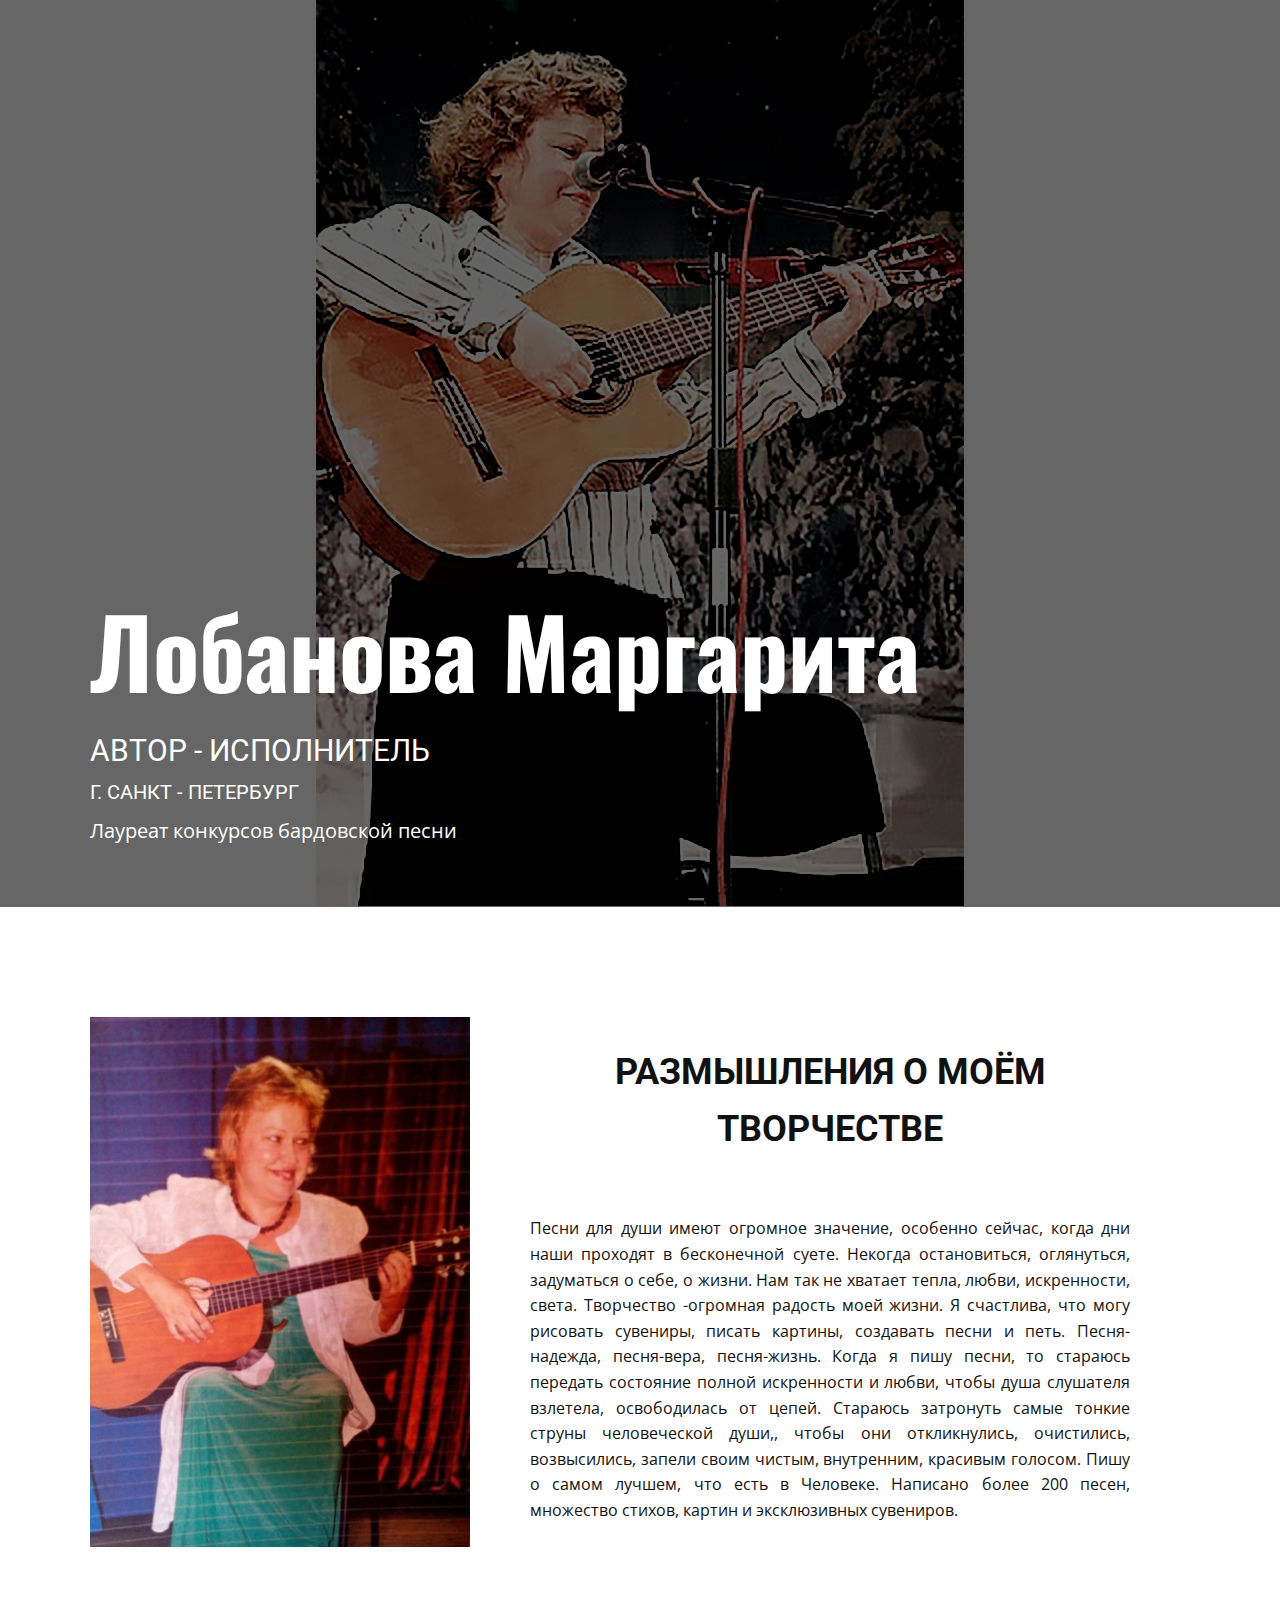
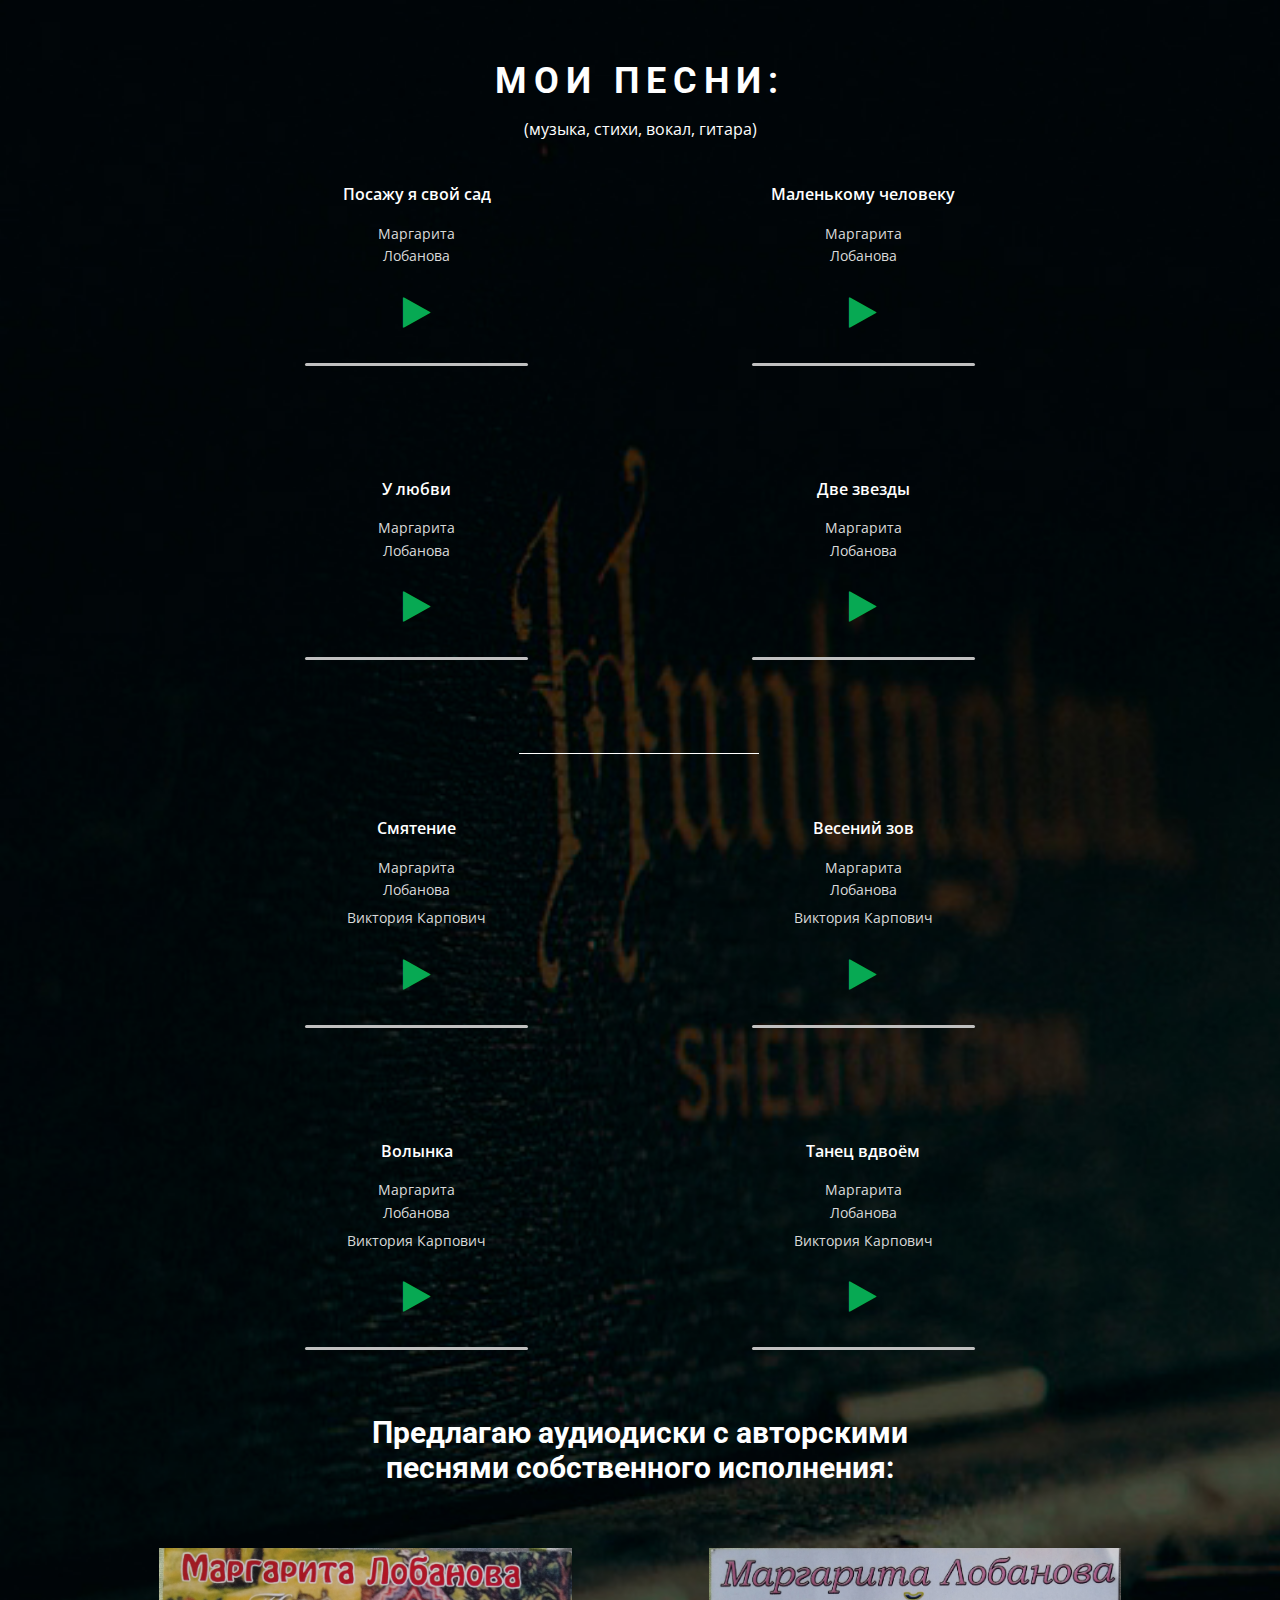
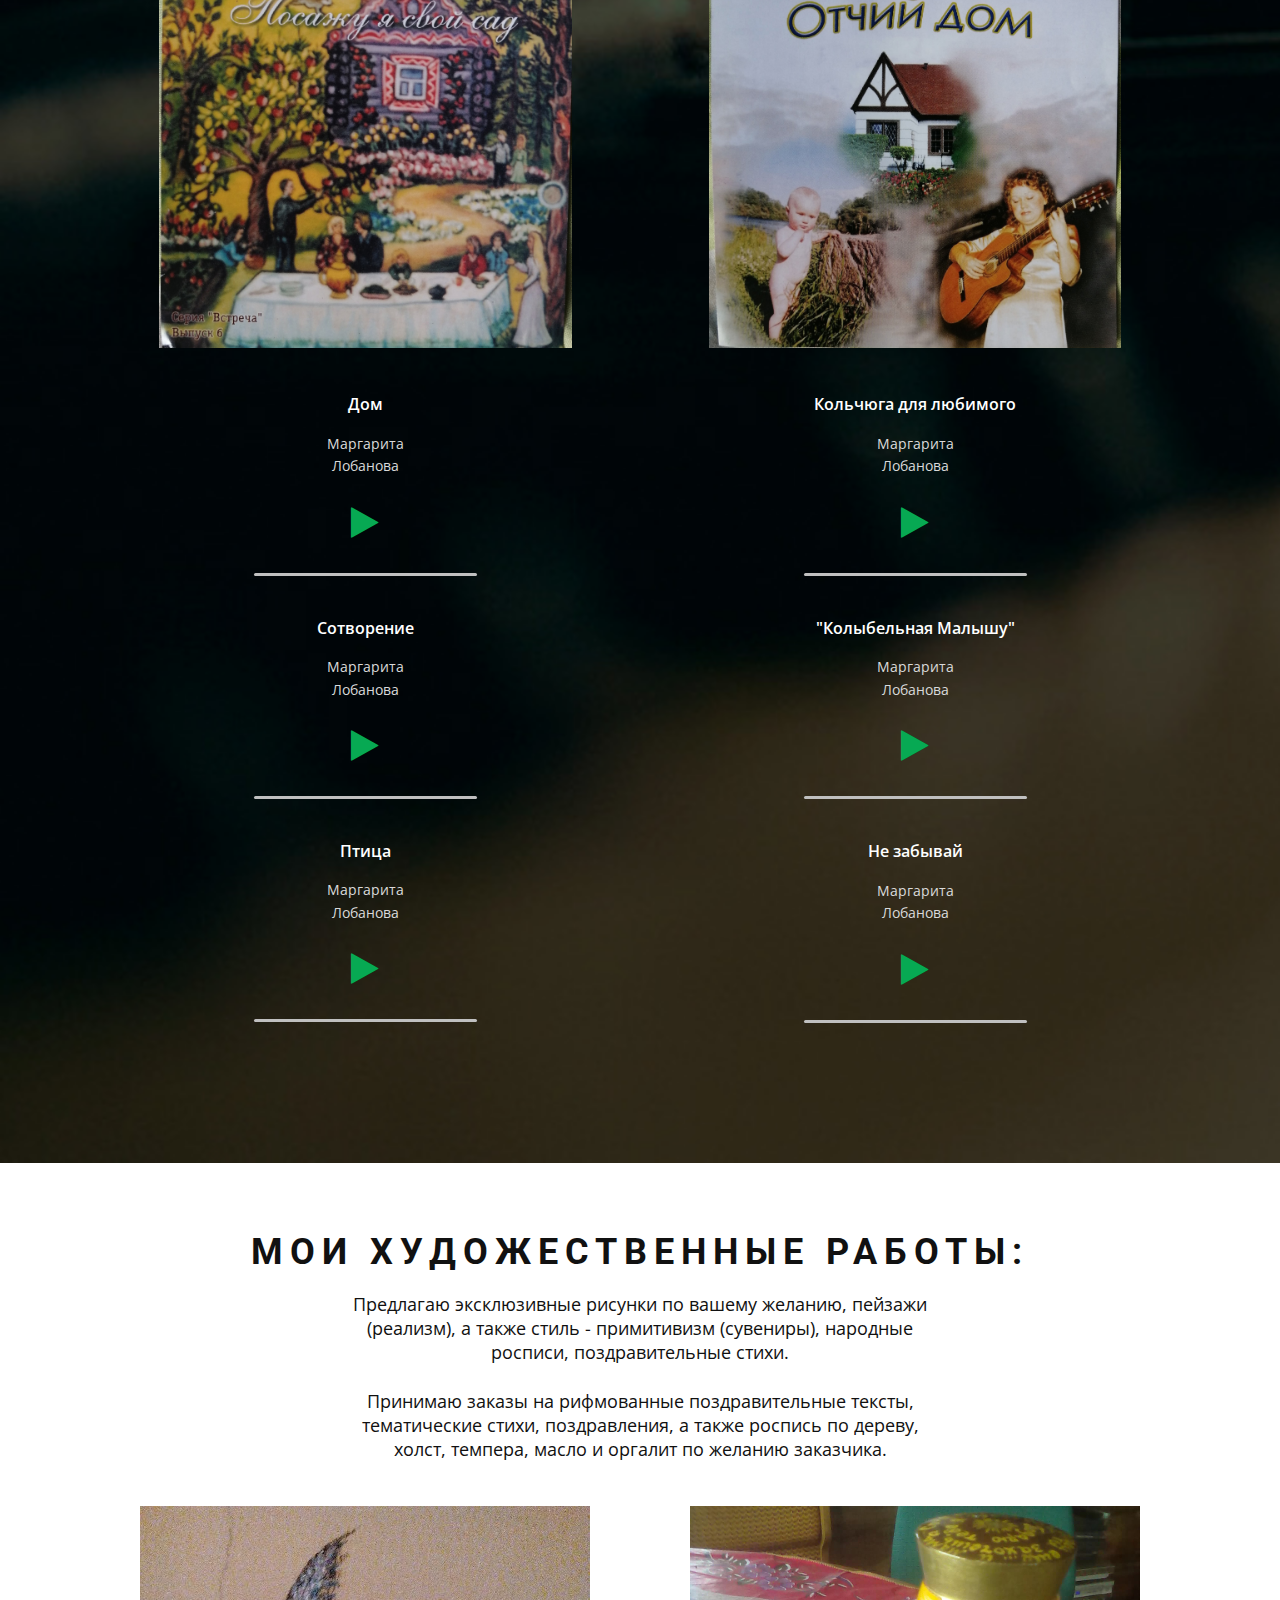
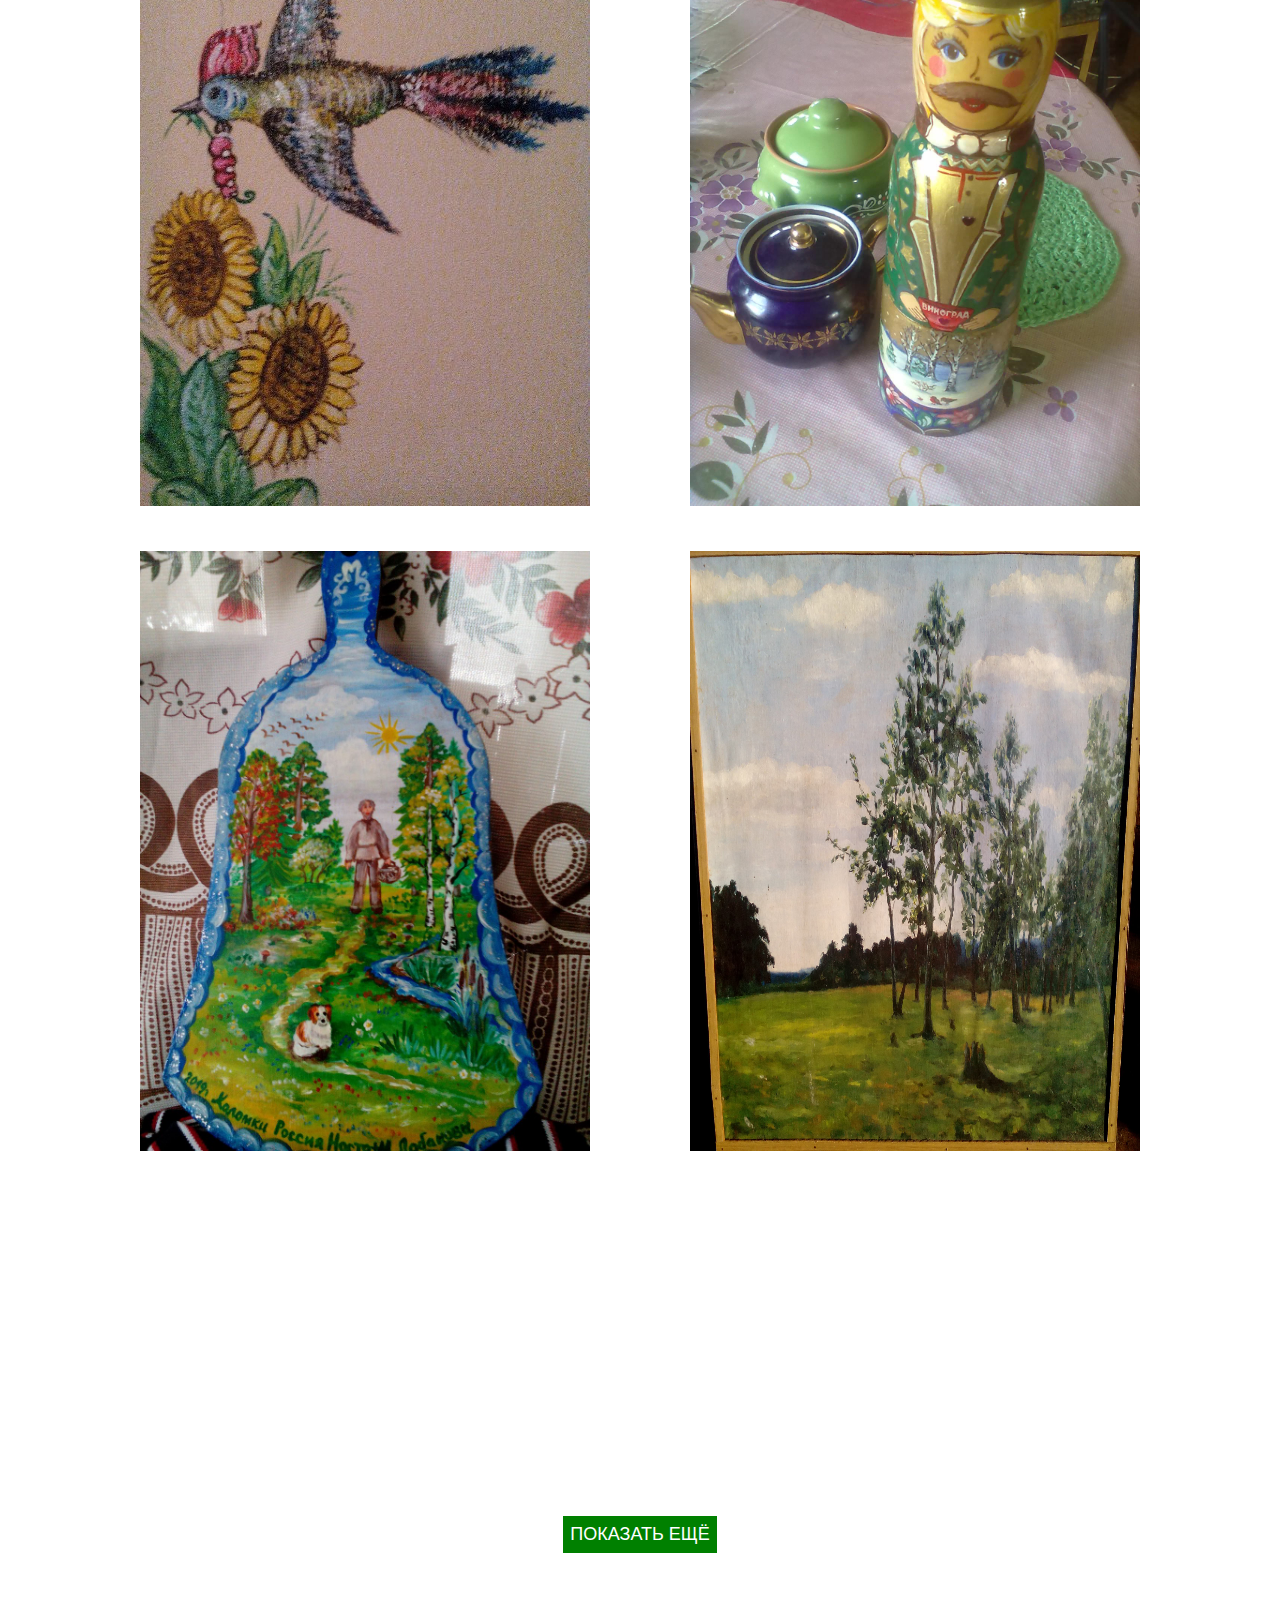
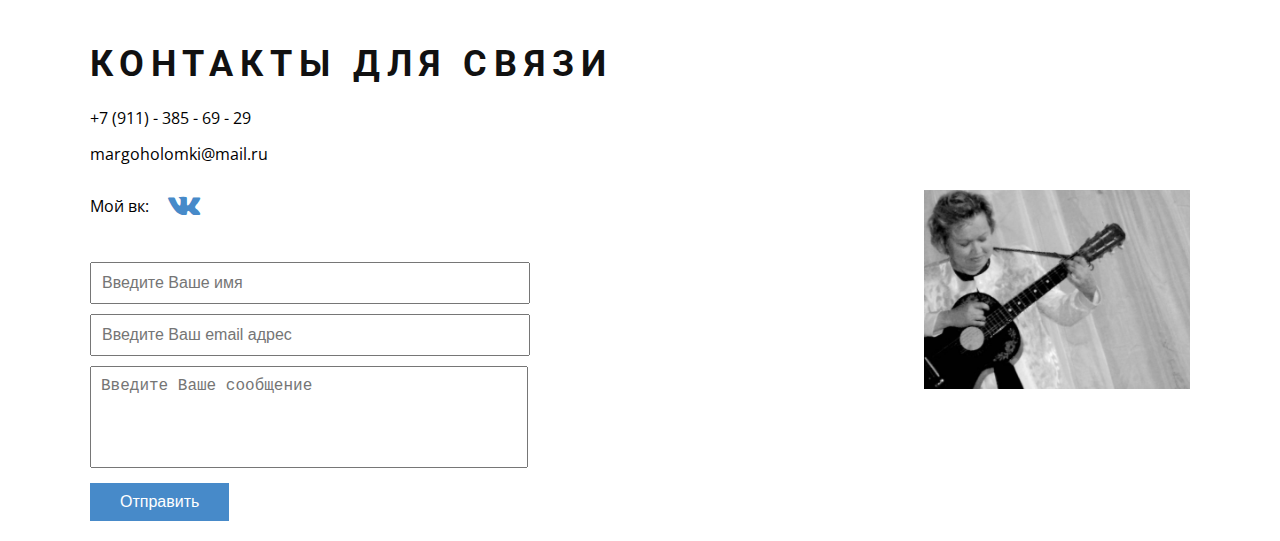
==== index.html @ 83e4f0b0 "Release" ====
<!DOCTYPE html>
<html lang="ru">
<head>
    <meta charset="UTF-8">
    <meta http-equiv="X-UA-Compatible" content="IE=edge">
    <meta name="viewport" content="width=device-width, initial-scale=1.0">
    <meta name="description" content="Автор - исполнитель эксклюзивные песни (живая игра на гитаре), красочные пейзажи, народные росписи, тематические заказы.">

    <link rel="stylesheet" href="./CSS/style.css">
    <link rel="stylesheet" href="./CSS/reset/reset.css">

    <link rel="preconnect" href="https://fonts.googleapis.com">
    <link rel="preconnect" href="https://fonts.gstatic.com" crossorigin>
    <link href="https://fonts.googleapis.com/css2?family=Oswald:wght@700&display=swap" rel="stylesheet">

    <link rel="preconnect" href="https://fonts.googleapis.com">
    <link rel="preconnect" href="https://fonts.gstatic.com" crossorigin>
    <link href="https://fonts.googleapis.com/css2?family=Roboto:wght@400;700&display=swap" rel="stylesheet">
    
    <link rel="preconnect" href="https://fonts.googleapis.com">
    <link rel="preconnect" href="https://fonts.gstatic.com" crossorigin>
    <link href="https://fonts.googleapis.com/css2?family=Open+Sans&display=swap" rel="stylesheet">

    <link rel="stylesheet" href="./CSS/font-awesome/css/font-awesome.min.css">

    <link rel="icon" href="./CSS/images/icons/musician.png">

    <title>Лобанова Маргарита, автор эксклюзивных песен собственного исполнения (эксклюзивные песни, рисунки, пейзажи).</title>
</head>
<body>
    
    <div class="main-page">
        <div class="main-page__content">
            <div class="main-page-title">
                <div class="_title">Лобанова Маргарита</div>
            </div>
            <div class="main-page-sub__title">
                <div class="genre-of-creativity">автор - исполнитель
                    <div class="city-place">
                        <div class="city">г. санкт - петербург</div>
                    </div>
                    <div class="genre-of-creativity__description">
                        Лауреат конкурсов бардовской песни
                    </div>
                </div>
            </div>
        </div>
    </div>

    <div class="my-creativity">
        <div class="my-creativity__content">

            <div class="about-img">
                <img class="a-img" src="./CSS/images/4R1rSTX7arM.jpg" alt="Лобанова Маргарита">
            </div>

            <div class="about-content">
                <div class="about__title">размышления о моём творчестве
                    <div class="about-description">
                        ​<div class="about-description__content">
                            Песни для души имеют огромное значение, особенно сейчас, когда дни наши проходят в бесконечной суете. 
                            Некогда остановиться, оглянуться, задуматься о себе, о жизни.
                            Нам так не хватает тепла, любви, искренности, света.
                            Творчество -огромная радость моей жизни.
                            Я счастлива, что могу рисовать сувениры, писать картины, создавать песни и петь.
                            Песня-надежда, песня-вера, песня-жизнь. Когда я пишу песни, то стараюсь передать 
                            состояние полной искренности и любви, чтобы душа слушателя взлетела, освободилась от цепей. 
                            Стараюсь затронуть самые тонкие струны человеческой души,, чтобы они откликнулись, очистились, 
                            возвысились, запели своим чистым, внутренним, красивым голосом. Пишу о самом лучшем, что есть в Человеке. 
                            Написано более 200 песен, множество стихов, картин и эксклюзивных сувениров.
                        </div>
                    </div>
                </div>
            </div>

        </div>
    </div>

    <div class="songs">
        <div class="songs__content">

            <div class="songs__content_title">
                <div class="s-title">мои песни:</div>
            </div>
            <div class="songs__content_sub-title">
                <div class="s-sub-title">(музыка, стихи, вокал, гитара)</div>
            </div>

            <div class="songs__container">

                <div class="song-player">
                    <div class="song-player-title">Посажу я свой сад</div>
                    <div class="song-player-author">Маргарита Лобанова</div>
                    <audio class="audio" src="./CSS/audio/Маргарита Лобанова. — Посажу я свой сад.mp3"></audio>
                    <div class="player-controls__btn_play">
                        <button class="play control-btn active">
                            <i class="fa fa-play"></i>
                        </button>
                        <button class="control-btn pause hidden">
                            <i class="fa fa-pause"></i>
                        </button>
                    </div>
                    <div class="player-progress__container">
                        <div class="progress"></div>
                    </div>
                </div>

                <div class="song-player">
                    <div class="song-player-title">Маленькому человеку</div>
                    <div class="song-player-author">Маргарита Лобанова</div>
                    <audio class="audio" src="./CSS/audio/Маргарита Лобанова — Маленькому человеку.mp3"></audio>
                    <div class="player-controls__btn_play">
                        <button class="play control-btn active">
                            <i class="fa fa-play"></i>
                        </button>
                        <button class="control-btn pause hidden">
                            <i class="fa fa-pause"></i>
                        </button>
                    </div>
                    <div class="player-progress__container">
                        <div class="progress"></div>
                    </div>
                </div>

            </div>

            <div class="songs__container row-2">

                <div class="song-player">
                    <div class="song-player-title">У любви</div>
                    <div class="song-player-author">Маргарита Лобанова</div>
                    <audio class="audio" src="./CSS/audio/Маргарита Лобанова — У Любви.mp3"></audio>
                    <div class="player-controls__btn_play">
                        <button class="play control-btn active">
                            <i class="fa fa-play"></i>
                        </button>
                        <button class="control-btn pause hidden">
                            <i class="fa fa-pause"></i>
                        </button>
                    </div>
                    <div class="player-progress__container">
                        <div class="progress"></div>
                    </div>
                </div>

                <div class="song-player">
                    <div class="song-player-title">Две звезды</div>
                    <div class="song-player-author">Маргарита Лобанова</div>
                    <audio class="audio" src="./CSS/audio/Маргарита Лобанова — Две звезды.mp3"></audio>
                    <div class="player-controls__btn_play">
                        <button class="play control-btn active">
                            <i class="fa fa-play"></i>
                        </button>
                        <button class="control-btn pause hidden">
                            <i class="fa fa-pause"></i>
                        </button>
                    </div>
                    <div class="player-progress__container">
                        <div class="progress"></div>
                    </div>
                </div>

            </div>

            <div class="songs__container row-3">

                <div class="song-player">
                    <div class="song-player-title">Смятение</div>
                    <div class="song-player-author">Маргарита Лобанова</div>
                    <div class="song-player-feat-author song-player-author">Виктория Карпович</div>
                    <audio class="audio" src="./CSS/audio/Маргарита Лобанова Виктория Карпович — Смятение.mp3"></audio>
                    <div class="player-controls__btn_play">
                        <button class="play control-btn active">
                            <i class="fa fa-play"></i>
                        </button>
                        <button class="control-btn pause hidden">
                            <i class="fa fa-pause"></i>
                        </button>
                    </div>
                    <div class="player-progress__container">
                        <div class="progress"></div>
                    </div>
                </div>

                <div class="song-player">
                    <div class="song-player-title">Весений зов</div>
                    <div class="song-player-author">Маргарита Лобанова</div>
                    <div class="song-player-feat-author song-player-author">Виктория Карпович</div>
                    <audio class="audio" src="./CSS/audio/Маргарита Лобанова,Виктория Карпович. — Весенний зов.mp3"></audio>
                    <div class="player-controls__btn_play">
                        <button class="play control-btn active">
                            <i class="fa fa-play"></i>
                        </button>
                        <button class="control-btn pause hidden">
                            <i class="fa fa-pause"></i>
                        </button>
                    </div>
                    <div class="player-progress__container">
                        <div class="progress"></div>
                    </div>
                </div>

            </div>

            <div class="songs__container row-4">

                <div class="song-player">
                    <div class="song-player-title">Волынка</div>
                    <div class="song-player-author">Маргарита Лобанова</div>
                    <div class="song-player-feat-author song-player-author">Виктория Карпович</div>
                    <audio class="audio" src="./CSS/audio/Маргарита Лобанова,Виктория Карпович. — Волынка.mp3"></audio>
                    <div class="player-controls__btn_play">
                        <button class="play control-btn active">
                            <i class="fa fa-play"></i>
                        </button>
                        <button class="control-btn pause hidden">
                            <i class="fa fa-pause"></i>
                        </button>
                    </div>
                    <div class="player-progress__container">
                        <div class="progress"></div>
                    </div>
                </div>

                <div class="song-player">
                    <div class="song-player-title">Танец вдвоём</div>
                    <div class="song-player-author">Маргарита Лобанова</div>
                    <div class="song-player-feat-author song-player-author">Виктория Карпович</div>
                    <audio class="audio" src="./CSS/audio/Маргарита Лобанова,Виктория Карпович. — Танец вдвоём.mp3"></audio>
                    <div class="player-controls__btn_play">
                        <button class="play control-btn active">
                            <i class="fa fa-play"></i>
                        </button>
                        <button class="control-btn pause hidden">
                            <i class="fa fa-pause"></i>
                        </button>
                    </div>
                    <div class="player-progress__container">
                        <div class="progress"></div>
                    </div>
                </div>

            </div>

            <div class="header-audio-disks">
                <div class="header">​Предлагаю аудиодиски с авторскими песнями собственного исполнения:</div>

                <div class="header-audio-disks__content">

                    <div class="album-img instance-1">
                        <img class="alb-img" src="./CSS/images/AitCrLt5mBM.jpg" alt="Альбом">

                        <div class="song-player">
                            <div class="song-player-title">Дом</div>
                            <div class="song-player-author">Маргарита Лобанова</div>
                            <audio class="audio" src="./CSS/audio/Маргарита Лобанова — Дом.mp3"></audio>
                            <div class="player-controls__btn_play">
                                <button class="play control-btn active">
                                    <i class="fa fa-play"></i>
                                </button>
                                <button class="control-btn pause hidden">
                                    <i class="fa fa-pause"></i>
                                </button>
                            </div>
                            <div class="player-progress__container">
                                <div class="progress"></div>
                            </div>
                        </div>

                        <div class="song-player">
                            <div class="song-player-title">Сотворение</div>
                            <div class="song-player-author">Маргарита Лобанова</div>
                            <audio class="audio" src="./CSS/audio/Маргарита Лобанова — Сотворение.mp3"></audio>
                            <div class="player-controls__btn_play">
                                <button class="play control-btn active">
                                    <i class="fa fa-play"></i>
                                </button>
                                <button class="control-btn pause hidden">
                                    <i class="fa fa-pause"></i>
                                </button>
                            </div>
                            <div class="player-progress__container">
                                <div class="progress"></div>
                            </div>
                        </div>

                        <div class="song-player">
                            <div class="song-player-title">Птица</div>
                            <div class="song-player-author">Маргарита Лобанова</div>
                            <audio class="audio" src="./CSS/audio/Маргарита Лобанова — Птица.mp3"></audio>
                            <div class="player-controls__btn_play">
                                <button class="play control-btn active">
                                    <i class="fa fa-play"></i>
                                </button>
                                <button class="control-btn pause hidden">
                                    <i class="fa fa-pause"></i>
                                </button>
                            </div>
                            <div class="player-progress__container">
                                <div class="progress"></div>
                            </div>
                        </div>

                    </div>

                    <div class="album-img instance-2">
                        <img class="alb-img" src="./CSS/images/hWxSekMgCw8.jpg" alt="Альбом">

                        <div class="song-player">
                            <div class="song-player-title">Кольчюга для любимого</div>
                            <div class="song-player-author">Маргарита Лобанова</div>
                            <audio class="audio" src="./CSS/audio/Маргарита Лобанова — Кольчуга для любимого.mp3"></audio>
                            <div class="player-controls__btn_play">
                                <button class="play control-btn active">
                                    <i class="fa fa-play"></i>
                                </button>
                                <button class="control-btn pause hidden">
                                    <i class="fa fa-pause"></i>
                                </button>
                            </div>
                            <div class="player-progress__container">
                                <div class="progress"></div>
                            </div>
                        </div>

                        <div class="song-player">
                            <div class="song-player-title">"Колыбельная Малышу"</div>
                            <div class="song-player-author">Маргарита Лобанова</div>
                            <audio class="audio" src="./CSS/audio/Маргарита Лобанова - Колыбельная Малышу.mp3"></audio>
                            <div class="player-controls__btn_play">
                                <button class="play control-btn active">
                                    <i class="fa fa-play"></i>
                                </button>
                                <button class="control-btn pause hidden">
                                    <i class="fa fa-pause"></i>
                                </button>
                            </div>
                            <div class="player-progress__container">
                                <div class="progress"></div>
                            </div>
                        </div>

                        <div class="song-player">
                            <div class="song-player-title">Не забывай</div>
                            <div class="song-player-author">Маргарита Лобанова</div>
                            <audio class="audio" src="./CSS/audio/Маргарита Лобанова — Не забывай.mp3"></audio>
                            <div class="player-controls__btn_play">
                                <button class="play control-btn active">
                                    <i class="fa fa-play"></i>
                                </button>
                                <button class="control-btn pause hidden">
                                    <i class="fa fa-pause"></i>
                                </button>
                            </div>
                            <div class="player-progress__container">
                                <div class="progress"></div>
                            </div>
                        </div>

                    </div>

                </div>
            </div>

        </div>
    </div>

    <div class="artwork">
        <div class="artwork__content">

            <div class="artwork__content-title">
                <div class="artwork-title">мои художественные работы:</div>
            </div>

            <div class="artwork__content-sub-title">
                <div class="artwork-sub-title">
                    ​Предлагаю эксклюзивные рисунки по вашему желанию, пейзажи (реализм), 
                    a также стиль - примитивизм (сувениры), 
                    народные росписи, поздравительные стихи.
                    <div class="artwork__content-suggestions">
                        <div class="suggestions__content">
                            Принимаю заказы на рифмованные поздравительные 
                            тексты, тематические стихи, поздравления, а 
                            также роспись по дереву, холст, темпера, масло 
                            и оргалит по желанию заказчика.
                        </div>
                    </div>
                </div>
            </div>

            <div class="artwork-items__container">
                <div class="item-img">
                    <img src="./CSS/images/works/8DHXGLQbf08.jpg" alt="Картина" class="art-img active">
                </div>
                <div class="item-img">
                    <img src="./CSS/images/works/ownmCBF92ho.jpg" alt="Картина" class="art-img active">
                </div>
            </div>

            <div class="artwork-items__container">
                <div class="item-img">
                    <img src="./CSS/images/works/SRlfYOtBjkY.jpg" alt="Картина" class="art-img active">
                </div>
                <div class="item-img">
                    <img src="./CSS/images/works/QrACgtxoxj0.jpg" alt="Картина" class="art-img active">
                </div>
            </div>

            <div class="artwork-items__container">
                <div class="item-img">
                    <img src="" alt="Картина" class="art-img hidden">
                </div>
                <div class="item-img">
                    <img src="" alt="Картина" class="art-img hidden">
                </div>
            </div>

            <div class="artwork-items__container">
                <div class="item-img">
                    <img src="" alt="Картина" class="art-img hidden">
                </div>
                <div class="item-img">
                    <img src="" alt="Картина" class="art-img hidden">
                </div>
            </div>

            <div class="artwork-items__container">
                <div class="item-img">
                    <img src="" alt="Картина" class="art-img hidden">
                </div>
                <div class="item-img">
                    <img src="" alt="Картина" class="art-img hidden">
                </div>
            </div>

            <div class="artwork-items__container">
                <div class="item-img">
                    <img src="" alt="Картина" class="art-img hidden">
                </div>
                <div class="item-img">
                    <img src="" alt="Картина" class="art-img hidden">
                </div>
            </div>

            <div class="artwork-items__container">
                <div class="item-img">
                    <img src="" alt="Картина" class="art-img hidden">
                </div>
                <div class="item-img">
                    <img src="" alt="Картина" class="art-img hidden">
                </div>
            </div>

            <div class="artwork-items__container">
                <div class="item-img">
                    <img src="" alt="Картина" class="art-img hidden">
                </div>
                <div class="item-img">
                    <img src="" alt="Картина" class="art-img hidden">
                </div>
            </div>

            <div class="artwork-items__container s-l">
                <div class="item-img">
                    <img src="" alt="Картина" class="art-img hidden">
                </div>
                <div class="item-img">
                    <img src="" alt="Картина" class="art-img hidden">
                </div>
            </div>

            <div class="artwork-button">
                <button class="art-btn active">Показать ещё</button>
            </div>

        </div>
    </div>

    <div class="form-panel">
        <div class="form-panel__content">
            <div class="form-panel-items__container">
                <div class="form-panel-info">
                    <div class="form-info-title">
                        контакты для связи
                    </div>
                    <div class="form-info-phone">
                        <div class="phone">+7 (911) - 385 - 69 - 29</div>
                    </div>
                    <div class="form-info-email">
                        <div class="email">margoholomki@mail.ru</div>
                    </div>
                    <div class="form-info-social-network">
                        <div class="social-network__content">Мой вк:</div>
                        <div class="social-network-link">
                            <a href="https://vk.com/mlobanova2020" target="_blank" class="s-n-link">
                                <i class="fa fa-vk"></i>
                            </a>
                        </div>
                    </div>
                    <form action="./sender.php" method="post" id="form-sender">
                        <div class="f-sender_input">
                            <input class="sender-input f-input-name" name="name" type="text" placeholder="Введите Ваше имя" required>
                            <input class="sender-input f-input-email" type="email" name="email" placeholder="Введите Ваш email адрес" required>
                        </div>
                        <div class="f-sender_message">
                            <textarea name="message" id="send-message" placeholder="Введите Ваше сообщение" required></textarea>
                        </div>
                        <div class="f-sender_button">
                            <input type="submit" class="btn-send" value="Отправить">
                        </div>
                    </form>
                </div>
                <div class="form-panel-image">
                    <img class="f-panel-img" src="./CSS/images/U2JqsmQLlek.jpg" alt="Форм Картинка">
                </div>
            </div>
        </div>
    </div>

    <script src="./JS/index-dist.js"></script>
</body>
</html>
---- CSS/style.css ----
/*
    font-family: 'Oswald', sans-serif;
    font-family: 'Roboto', sans-serif;
    font-family: 'Open Sans', sans-serif;
*/
.main-page {
  width: 100%;
  position: relative;
  background-image: url("images/QmCrIr0sCHo.jpg");
  background-color: rgba(0, 0, 0, 0.6);
  background-position: 50% 50%;
  background-repeat: no-repeat;
}
.main-page .main-page__content {
  max-width: 1100px;
  margin: 0 auto;
}
@media screen and (max-width: 1024px) {
  .main-page .main-page__content {
    max-width: 768px;
    margin: 0 auto;
  }
}
@media screen and (max-width: 768px) {
  .main-page .main-page__content {
    max-width: 540px;
    margin: 0 auto;
  }
}
@media screen and (max-width: 540px) {
  .main-page .main-page__content {
    max-width: none;
    margin: 0 auto;
    padding: 0 15px;
  }
}
.main-page .main-page__content .main-page-title {
  font-family: "Oswald", sans-serif;
}
.main-page .main-page__content .main-page-title ._title {
  color: #fff;
  font-size: 96px;
  font-weight: 700;
  line-height: 1.1;
  padding-top: 597px;
}
@media screen and (max-width: 768px) {
  .main-page .main-page__content .main-page-title ._title {
    text-align: center;
    font-size: 58px;
  }
}
.main-page .main-page__content .main-page-sub__title {
  font-family: "Roboto", sans-serif;
}
.main-page .main-page__content .main-page-sub__title .genre-of-creativity {
  color: #fff;
  font-size: 30px;
  text-transform: uppercase;
  font-weight: 400;
  margin-top: 30px;
  line-height: 1.2;
}
@media screen and (max-width: 768px) {
  .main-page .main-page__content .main-page-sub__title .genre-of-creativity {
    text-align: center;
  }
}
.main-page .main-page__content .main-page-sub__title .genre-of-creativity .city-place .city {
  font-size: 20px;
  margin-top: 11px;
}
@media screen and (max-width: 768px) {
  .main-page .main-page__content .main-page-sub__title .genre-of-creativity .city-place .city {
    text-align: center;
  }
}
.main-page .main-page__content .main-page-sub__title .genre-of-creativity .genre-of-creativity__description {
  font-family: "Open Sans", sans-serif;
  font-size: 20px;
  text-transform: none;
  margin-top: 11px;
  line-height: 1.6;
  padding-bottom: 60px;
}

.my-creativity {
  width: 100%;
  padding-top: 110px;
}
.my-creativity .my-creativity__content {
  max-width: 1100px;
  display: -webkit-box;
  display: -ms-flexbox;
  display: flex;
  -webkit-box-pack: justify;
      -ms-flex-pack: justify;
          justify-content: space-between;
  -webkit-box-align: center;
      -ms-flex-align: center;
          align-items: center;
  margin: 0 auto;
  padding-bottom: 49px;
}
@media screen and (max-width: 1024px) {
  .my-creativity .my-creativity__content {
    max-width: 768px;
    margin: 0 auto;
    display: block;
  }
}
@media screen and (max-width: 768px) {
  .my-creativity .my-creativity__content {
    max-width: 540px;
    margin: 0 auto;
  }
}
@media screen and (max-width: 540px) {
  .my-creativity .my-creativity__content {
    max-width: none;
    margin: 0 auto;
    padding: 0 15px;
    padding-bottom: 70px;
  }
}
.my-creativity .my-creativity__content .a-img {
  width: 380px;
  height: 530px;
}
@media screen and (max-width: 1024px) {
  .my-creativity .my-creativity__content .a-img {
    display: block;
    width: 380px;
    height: 530px;
    margin: 0 auto;
    margin-bottom: 15px;
  }
}
@media screen and (max-width: 540px) {
  .my-creativity .my-creativity__content .a-img {
    width: 90%;
    height: auto;
  }
}
.my-creativity .my-creativity__content .about-content {
  max-width: 600px;
  margin: 0 auto;
  font-family: "Roboto", sans-serif;
}
.my-creativity .my-creativity__content .about-content .about__title {
  color: #111111;
  font-size: 36px;
  text-align: center;
  text-transform: uppercase;
  line-height: 1.6;
  font-weight: 700;
}
.my-creativity .my-creativity__content .about-content .about__title .about-description {
  font-family: "Open Sans", sans-serif;
}
.my-creativity .my-creativity__content .about-content .about__title .about-description .about-description__content {
  font-size: 16px;
  font-weight: normal;
  text-transform: none;
  text-align: justify;
}
@media screen and (max-width: 414px) {
  .my-creativity .my-creativity__content .about-content .about__title {
    font-size: 25px;
  }
}

.songs {
  width: 100%;
  padding-top: 60px;
  background: url("images/1440525950_imagesbase.ru-2357.jpg");
  background-repeat: no-repeat;
  background-size: cover;
}
.songs .songs__content {
  max-width: 1100px;
  margin: 0 auto;
}
@media screen and (max-width: 540px) {
  .songs .songs__content {
    max-width: none;
    margin: 0 auto;
    padding: 0 15px;
  }
}
.songs .songs__content .songs__content_title {
  font-family: "Roboto", sans-serif;
}
.songs .songs__content .songs__content_title .s-title {
  color: #fff;
  font-size: 36px;
  font-weight: 700;
  text-transform: uppercase;
  text-align: center;
  letter-spacing: 7px;
}
@media screen and (max-width: 540px) {
  .songs .songs__content .songs__content_title .s-title {
    font-size: 30px;
  }
}
@media screen and (max-width: 411px) {
  .songs .songs__content .songs__content_title .s-title {
    font-size: 25px;
  }
}
.songs .songs__content .songs__content_sub-title {
  font-family: "Open Sans", sans-serif;
}
.songs .songs__content .songs__content_sub-title .s-sub-title {
  color: #fff;
  font-size: 16px;
  line-height: 1.6;
  text-align: center;
  margin-top: 15px;
}
.songs .songs__content .songs__container {
  display: -webkit-box;
  display: -ms-flexbox;
  display: flex;
  -webkit-box-pack: space-evenly;
      -ms-flex-pack: space-evenly;
          justify-content: space-evenly;
  -webkit-box-align: center;
      -ms-flex-align: center;
          align-items: center;
}
.songs .songs__content .songs__container .song-player {
  width: 240px;
  font-family: "Open Sans", sans-serif;
  color: #fff;
  margin-top: 40px;
}
.songs .songs__content .songs__container .song-player .song-player-title {
  max-width: 215px;
  margin: 0 auto;
  text-align: center;
  line-height: 1.6;
  font-weight: 600;
}
.songs .songs__content .songs__container .song-player .song-player-author {
  max-width: 146px;
  margin: 0 auto;
  text-align: center;
  font-size: 14px;
  color: #d9d9d9;
  line-height: 1.6;
  margin-top: 15px;
}
.songs .songs__content .songs__container .song-player .song-player-feat-author {
  margin-top: 6px;
}
.songs .songs__content .songs__container .song-player .player-controls__btn_play {
  text-align: center;
  margin-top: 25px;
}
.songs .songs__content .songs__container .song-player .player-controls__btn_play .control-btn {
  outline: none;
  border: none;
  background-color: unset;
  cursor: pointer;
  color: #07a953;
  font-size: 35px;
}
.songs .songs__content .songs__container .song-player .player-controls__btn_play .hidden {
  display: none;
}
.songs .songs__content .songs__container .song-player .player-controls__btn_play .active {
  display: inline-block;
}
.songs .songs__content .songs__container .song-player .player-progress__container {
  max-width: 223px;
  background-color: #c0c0c0;
  height: 3px;
  border-radius: 4px;
  margin: 0 auto;
  margin-top: 30px;
  display: -webkit-box;
  display: -ms-flexbox;
  display: flex;
  -webkit-box-align: center;
      -ms-flex-align: center;
          align-items: center;
  cursor: pointer;
  margin-bottom: 20px;
}
.songs .songs__content .songs__container .song-player .player-progress__container .progress {
  background-color: #4d4d4d;
  border-radius: 4px;
  height: 3px;
}
@media screen and (max-width: 375px) {
  .songs .songs__content .songs__container .song-player {
    margin: 0 auto;
    margin-top: 40px;
  }
}
@media screen and (max-width: 375px) {
  .songs .songs__content .songs__container {
    display: block;
  }
}
.songs .songs__content .row-2 {
  margin-top: 51px;
  position: relative;
}
.songs .songs__content .row-2::after {
  content: "";
  display: block;
  width: 240px;
  height: 1px;
  background-color: #fff;
  position: absolute;
  top: 130%;
  left: 39%;
}
@media screen and (max-width: 540px) {
  .songs .songs__content .row-2::after {
    display: none;
  }
}
.songs .songs__content .row-3 {
  margin-top: 96px;
}
.songs .songs__content .row-4 {
  margin-top: 51px;
}
.songs .songs__content .header-audio-disks {
  font-family: "Roboto", sans-serif;
}
.songs .songs__content .header-audio-disks .header {
  max-width: 600px;
  margin: 0 auto;
  text-align: center;
  color: #fff;
  font-size: 30px;
  font-weight: 700;
  margin-top: 45px;
}
@media screen and (max-width: 540px) {
  .songs .songs__content .header-audio-disks .header {
    font-size: 25px;
  }
}
.songs .songs__content .header-audio-disks .header-audio-disks__content {
  display: -webkit-box;
  display: -ms-flexbox;
  display: flex;
  -ms-flex-pack: distribute;
      justify-content: space-around;
}
@media screen and (max-width: 768px) {
  .songs .songs__content .header-audio-disks .header-audio-disks__content {
    display: block;
    text-align: center;
  }
}
.songs .songs__content .header-audio-disks .header-audio-disks__content .album-img .alb-img {
  max-width: 413px;
  max-height: 400px;
  margin-top: 63px;
}
@media screen and (max-width: 540px) {
  .songs .songs__content .header-audio-disks .header-audio-disks__content .album-img .alb-img {
    width: 80%;
    height: auto;
  }
}
.songs .songs__content .header-audio-disks .header-audio-disks__content .instance-2 {
  padding-bottom: 120px;
}
.songs .songs__content .header-audio-disks .header-audio-disks__content .song-player {
  width: 240px;
  font-family: "Open Sans", sans-serif;
  color: #fff;
  margin: 0 auto;
  margin-top: 40px;
}
.songs .songs__content .header-audio-disks .header-audio-disks__content .song-player .song-player-title {
  max-width: 215px;
  margin: 0 auto;
  text-align: center;
  line-height: 1.6;
  font-weight: 600;
}
.songs .songs__content .header-audio-disks .header-audio-disks__content .song-player .song-player-author {
  max-width: 146px;
  margin: 0 auto;
  text-align: center;
  font-size: 14px;
  color: #d9d9d9;
  line-height: 1.6;
  margin-top: 15px;
}
.songs .songs__content .header-audio-disks .header-audio-disks__content .song-player .player-controls__btn_play {
  text-align: center;
  margin-top: 25px;
}
.songs .songs__content .header-audio-disks .header-audio-disks__content .song-player .player-controls__btn_play .control-btn {
  outline: none;
  border: none;
  background-color: unset;
  cursor: pointer;
  color: #07a953;
  font-size: 35px;
}
.songs .songs__content .header-audio-disks .header-audio-disks__content .song-player .player-controls__btn_play .hidden {
  display: none;
}
.songs .songs__content .header-audio-disks .header-audio-disks__content .song-player .player-controls__btn_play .active {
  display: inline-block;
}
.songs .songs__content .header-audio-disks .header-audio-disks__content .song-player .player-progress__container {
  max-width: 223px;
  background-color: #c0c0c0;
  height: 3px;
  border-radius: 4px;
  margin: 0 auto;
  margin-top: 30px;
  display: -webkit-box;
  display: -ms-flexbox;
  display: flex;
  -webkit-box-align: center;
      -ms-flex-align: center;
          align-items: center;
  cursor: pointer;
  margin-bottom: 20px;
}
.songs .songs__content .header-audio-disks .header-audio-disks__content .song-player .player-progress__container .progress {
  background-color: #4d4d4d;
  border-radius: 4px;
  height: 3px;
}

.artwork {
  width: 100%;
}
.artwork .artwork__content {
  max-width: 1100px;
  margin: 0 auto;
}
@media screen and (max-width: 768px) {
  .artwork .artwork__content {
    max-width: 540px;
    margin: 0 auto;
  }
}
@media screen and (max-width: 540px) {
  .artwork .artwork__content {
    max-width: none;
    margin: 0 auto;
    padding: 0 15px;
  }
}
.artwork .artwork__content .artwork__content-title {
  font-family: "Roboto", sans-serif;
}
.artwork .artwork__content .artwork__content-title .artwork-title {
  color: #111111;
  font-size: 36px;
  font-weight: 700;
  line-height: 1.1;
  letter-spacing: 7px;
  text-transform: uppercase;
  text-align: center;
  margin-top: 70px;
}
@media screen and (max-width: 768px) {
  .artwork .artwork__content .artwork__content-title .artwork-title {
    font-size: 30px;
  }
}
@media screen and (max-width: 540px) {
  .artwork .artwork__content .artwork__content-title .artwork-title {
    font-size: 25px;
  }
}
@media screen and (max-width: 320px) {
  .artwork .artwork__content .artwork__content-title .artwork-title {
    font-size: 20px;
  }
}
@media screen and (max-width: 280px) {
  .artwork .artwork__content .artwork__content-title .artwork-title {
    font-size: 16px;
  }
}
.artwork .artwork__content .artwork__content-sub-title {
  font-family: "Open Sans", sans-serif;
}
.artwork .artwork__content .artwork__content-sub-title .artwork-sub-title {
  max-width: 600px;
  margin: 0 auto;
  text-align: center;
  color: #111111;
  font-size: 18px;
  margin-top: 20px;
}
@media screen and (max-width: 540px) {
  .artwork .artwork__content .artwork__content-sub-title .artwork-sub-title {
    font-size: 16px;
  }
}
@media screen and (max-width: 280px) {
  .artwork .artwork__content .artwork__content-sub-title .artwork-sub-title {
    font-size: 14px;
  }
}
.artwork .artwork__content .artwork__content-sub-title .artwork-sub-title .suggestions__content {
  margin-top: 25px;
}
.artwork .artwork__content .artwork-items__container {
  display: -webkit-box;
  display: -ms-flexbox;
  display: flex;
  -ms-flex-pack: distribute;
      justify-content: space-around;
  -webkit-box-align: center;
      -ms-flex-align: center;
          align-items: center;
}
@media screen and (max-width: 768px) {
  .artwork .artwork__content .artwork-items__container {
    display: block;
  }
}
.artwork .artwork__content .artwork-items__container .item-img {
  margin-top: 45px;
}
.artwork .artwork__content .artwork-items__container .item-img .art-img {
  max-width: 450px;
  height: 600px;
  -webkit-transition: all 0.2s ease-in-out;
  transition: all 0.2s ease-in-out;
}
.artwork .artwork__content .artwork-items__container .item-img .art-img:hover {
  cursor: pointer;
  -webkit-transform: scale(1.1);
          transform: scale(1.1);
}
@media screen and (max-width: 768px) {
  .artwork .artwork__content .artwork-items__container .item-img .art-img {
    display: block;
    margin: 0 auto;
  }
}
@media screen and (max-width: 540px) {
  .artwork .artwork__content .artwork-items__container .item-img .art-img {
    width: 60%;
    height: auto;
  }
}
.artwork .artwork__content .artwork-items__container .item-img .active {
  display: block;
}
.artwork .artwork__content .artwork-items__container .item-img .hidden {
  display: none;
}
.artwork .artwork__content .s-l {
  margin-bottom: 25px;
}
.artwork .artwork__content .artwork-button {
  font-family: "Open Sans", sans-serif;
}
.artwork .artwork__content .artwork-button .art-btn {
  max-width: 200px;
  outline: none;
  border: none;
  background-color: green;
  color: white;
  text-transform: uppercase;
  font-size: 18px;
  margin: 0 auto;
  margin-top: 50px;
  padding: 8px 7px 8px 7px;
  margin-bottom: 20px;
  -webkit-transition: all 0.2s ease-in-out;
  transition: all 0.2s ease-in-out;
}
.artwork .artwork__content .artwork-button .art-btn:hover {
  cursor: pointer;
  background-color: #fff;
  color: green;
  border: 1px solid green;
}
.artwork .artwork__content .artwork-button .active {
  display: block;
}
.artwork .artwork__content .artwork-button .hidden {
  display: none;
}

.form-panel {
  width: 100%;
}
.form-panel .form-panel__content {
  max-width: 1100px;
  margin: 0 auto;
}
@media screen and (max-width: 1024px) {
  .form-panel .form-panel__content {
    max-width: 768px;
    margin: 0 auto;
  }
}
@media screen and (max-width: 768px) {
  .form-panel .form-panel__content {
    max-width: 540px;
    margin: 0 auto;
  }
}
@media screen and (max-width: 540px) {
  .form-panel .form-panel__content {
    max-width: none;
    margin: 0 auto;
    padding: 0 15px;
  }
}
.form-panel .form-panel__content .form-panel-items__container {
  display: -webkit-box;
  display: -ms-flexbox;
  display: flex;
  -webkit-box-align: center;
      -ms-flex-align: center;
          align-items: center;
  -webkit-box-pack: justify;
      -ms-flex-pack: justify;
          justify-content: space-between;
  margin-top: 90px;
}
@media screen and (max-width: 1024px) {
  .form-panel .form-panel__content .form-panel-items__container {
    -webkit-box-align: start;
        -ms-flex-align: start;
            align-items: flex-start;
  }
}
@media screen and (max-width: 768px) {
  .form-panel .form-panel__content .form-panel-items__container {
    display: block;
    text-align: center;
  }
}
.form-panel .form-panel__content .form-panel-items__container .form-panel-info {
  font-family: "Open Sans", sans-serif;
}
.form-panel .form-panel__content .form-panel-items__container .form-panel-info .form-info-title {
  font-family: "Roboto", sans-serif;
  text-transform: uppercase;
  font-size: 36px;
  font-weight: 700;
  line-height: 1.2;
  letter-spacing: 7px;
  max-width: 530px;
  color: #111111;
}
@media screen and (max-width: 1024px) {
  .form-panel .form-panel__content .form-panel-items__container .form-panel-info .form-info-title {
    max-width: none;
    font-size: 20px;
  }
}
.form-panel .form-panel__content .form-panel-items__container .form-panel-info .form-info-phone .phone {
  line-height: 1.6;
  margin-top: 20px;
  font-size: 16px;
}
.form-panel .form-panel__content .form-panel-items__container .form-panel-info .form-info-email .email {
  line-height: 1.6;
  margin-top: 10px;
  font-size: 16px;
}
.form-panel .form-panel__content .form-panel-items__container .form-panel-info .form-info-social-network {
  max-width: 110px;
  display: -webkit-box;
  display: -ms-flexbox;
  display: flex;
  -webkit-box-pack: justify;
      -ms-flex-pack: justify;
          justify-content: space-between;
  -webkit-box-align: center;
      -ms-flex-align: center;
          align-items: center;
}
@media screen and (max-width: 768px) {
  .form-panel .form-panel__content .form-panel-items__container .form-panel-info .form-info-social-network {
    margin: 0 auto;
  }
}
.form-panel .form-panel__content .form-panel-items__container .form-panel-info .form-info-social-network .social-network__content {
  font-size: 16px;
  margin-top: 20px;
}
.form-panel .form-panel__content .form-panel-items__container .form-panel-info .form-info-social-network .social-network-link {
  margin-top: 15px;
}
.form-panel .form-panel__content .form-panel-items__container .form-panel-info .form-info-social-network .social-network-link .s-n-link {
  color: #478ac9;
  text-decoration: none;
  font-size: 30px;
}
.form-panel .form-panel__content .form-panel-items__container .form-panel-info #form-sender {
  max-width: 520px;
}
.form-panel .form-panel__content .form-panel-items__container .form-panel-info #form-sender .f-sender_input {
  margin-top: 28px;
}
.form-panel .form-panel__content .form-panel-items__container .form-panel-info #form-sender .sender-input {
  width: 80%;
  outline: none;
  padding: 10px;
  margin-top: 10px;
  font-size: 16px;
}
.form-panel .form-panel__content .form-panel-items__container .form-panel-info #form-sender .f-sender_message #send-message {
  width: 80%;
  outline: none;
  font-size: 16px;
  padding: 10px 10px 10px 10px;
  margin-top: 10px;
  resize: none;
  height: 80px;
}
.form-panel .form-panel__content .form-panel-items__container .form-panel-info #form-sender .f-sender_button .btn-send {
  outline: none;
  background-color: #478ac9;
  color: #fff;
  border: none;
  padding: 10px 30px;
  margin-top: 10px;
  margin-bottom: 20px;
  font-size: 16px;
  -webkit-transition: all 0.2s ease-in-out;
  transition: all 0.2s ease-in-out;
}
.form-panel .form-panel__content .form-panel-items__container .form-panel-info #form-sender .f-sender_button .btn-send:hover {
  cursor: pointer;
  background-color: unset;
  border: 1px solid #478ac9;
  color: #111111;
}
.form-panel .form-panel__content .form-panel-items__container .form-panel-image .f-panel-img {
  max-width: 300px;
  height: 199px;
}
@media screen and (max-width: 768px) {
  .form-panel .form-panel__content .form-panel-items__container .form-panel-image {
    display: none;
  }
}
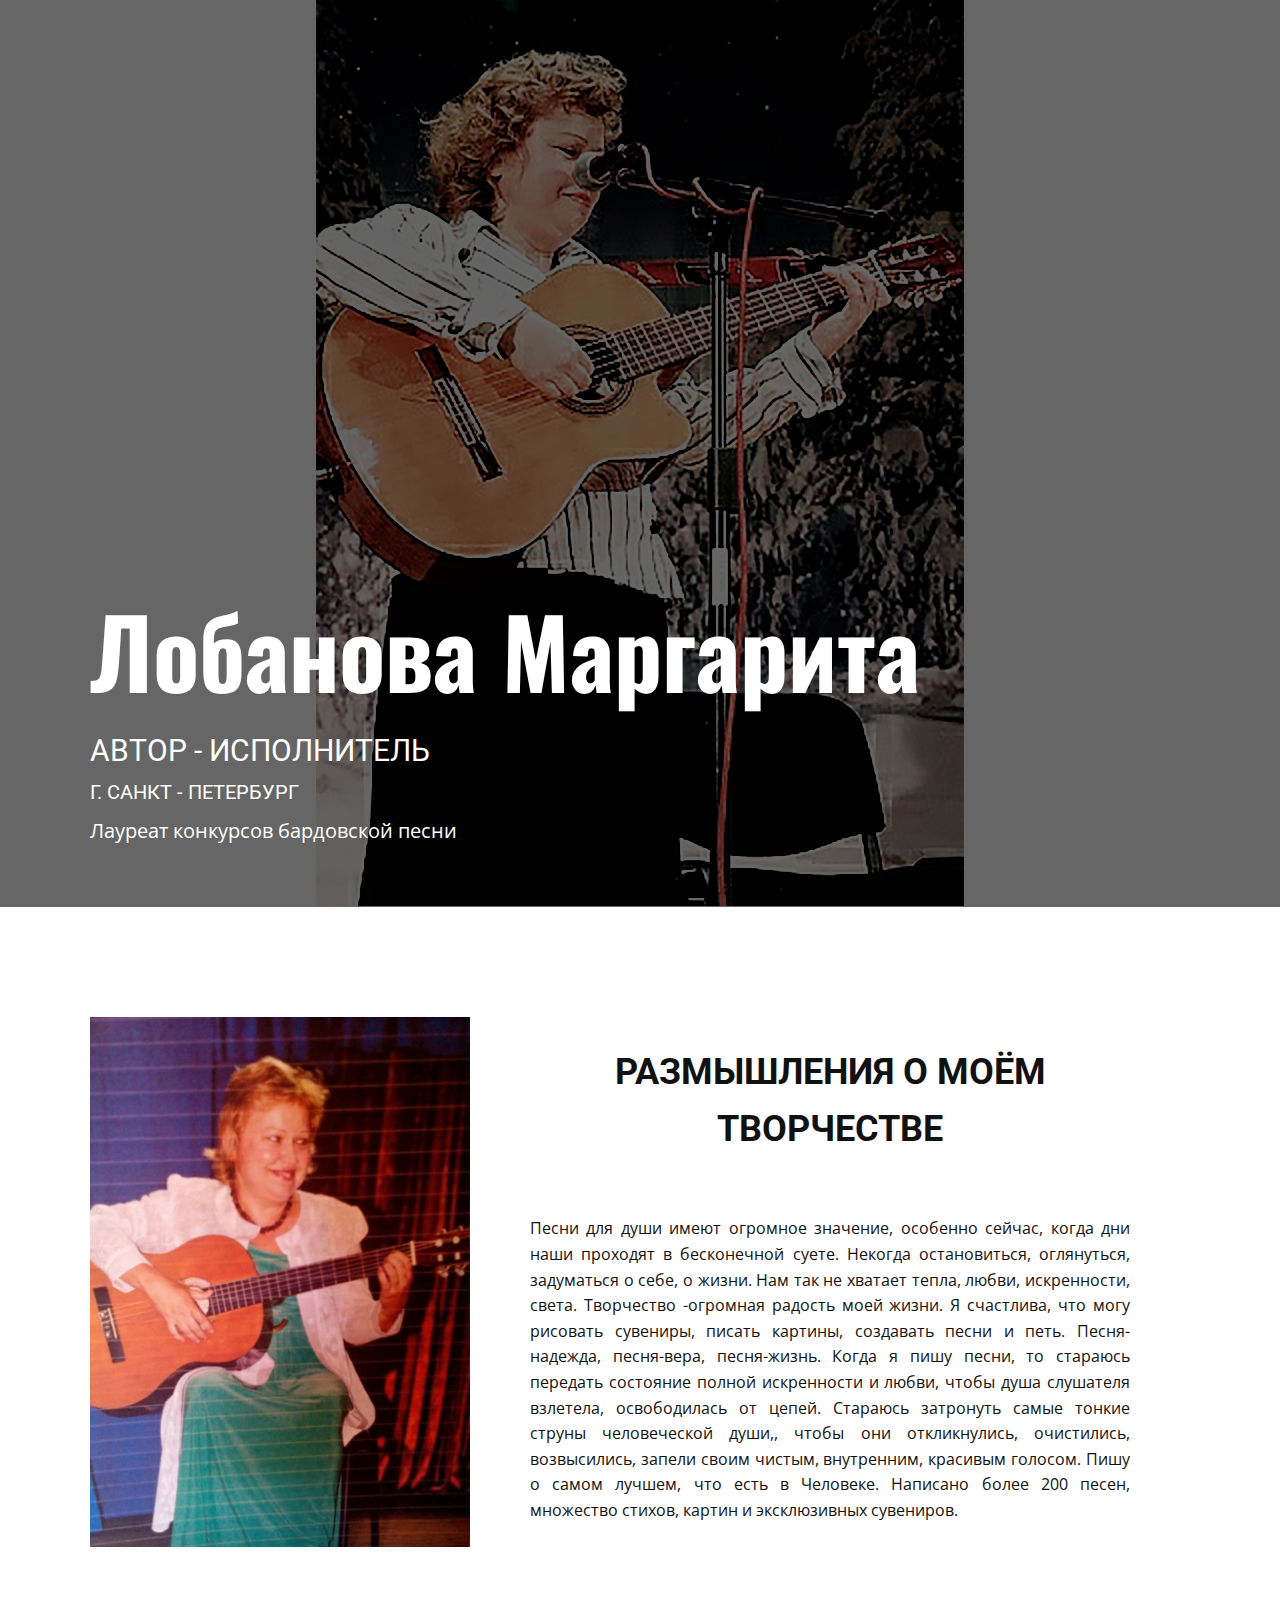
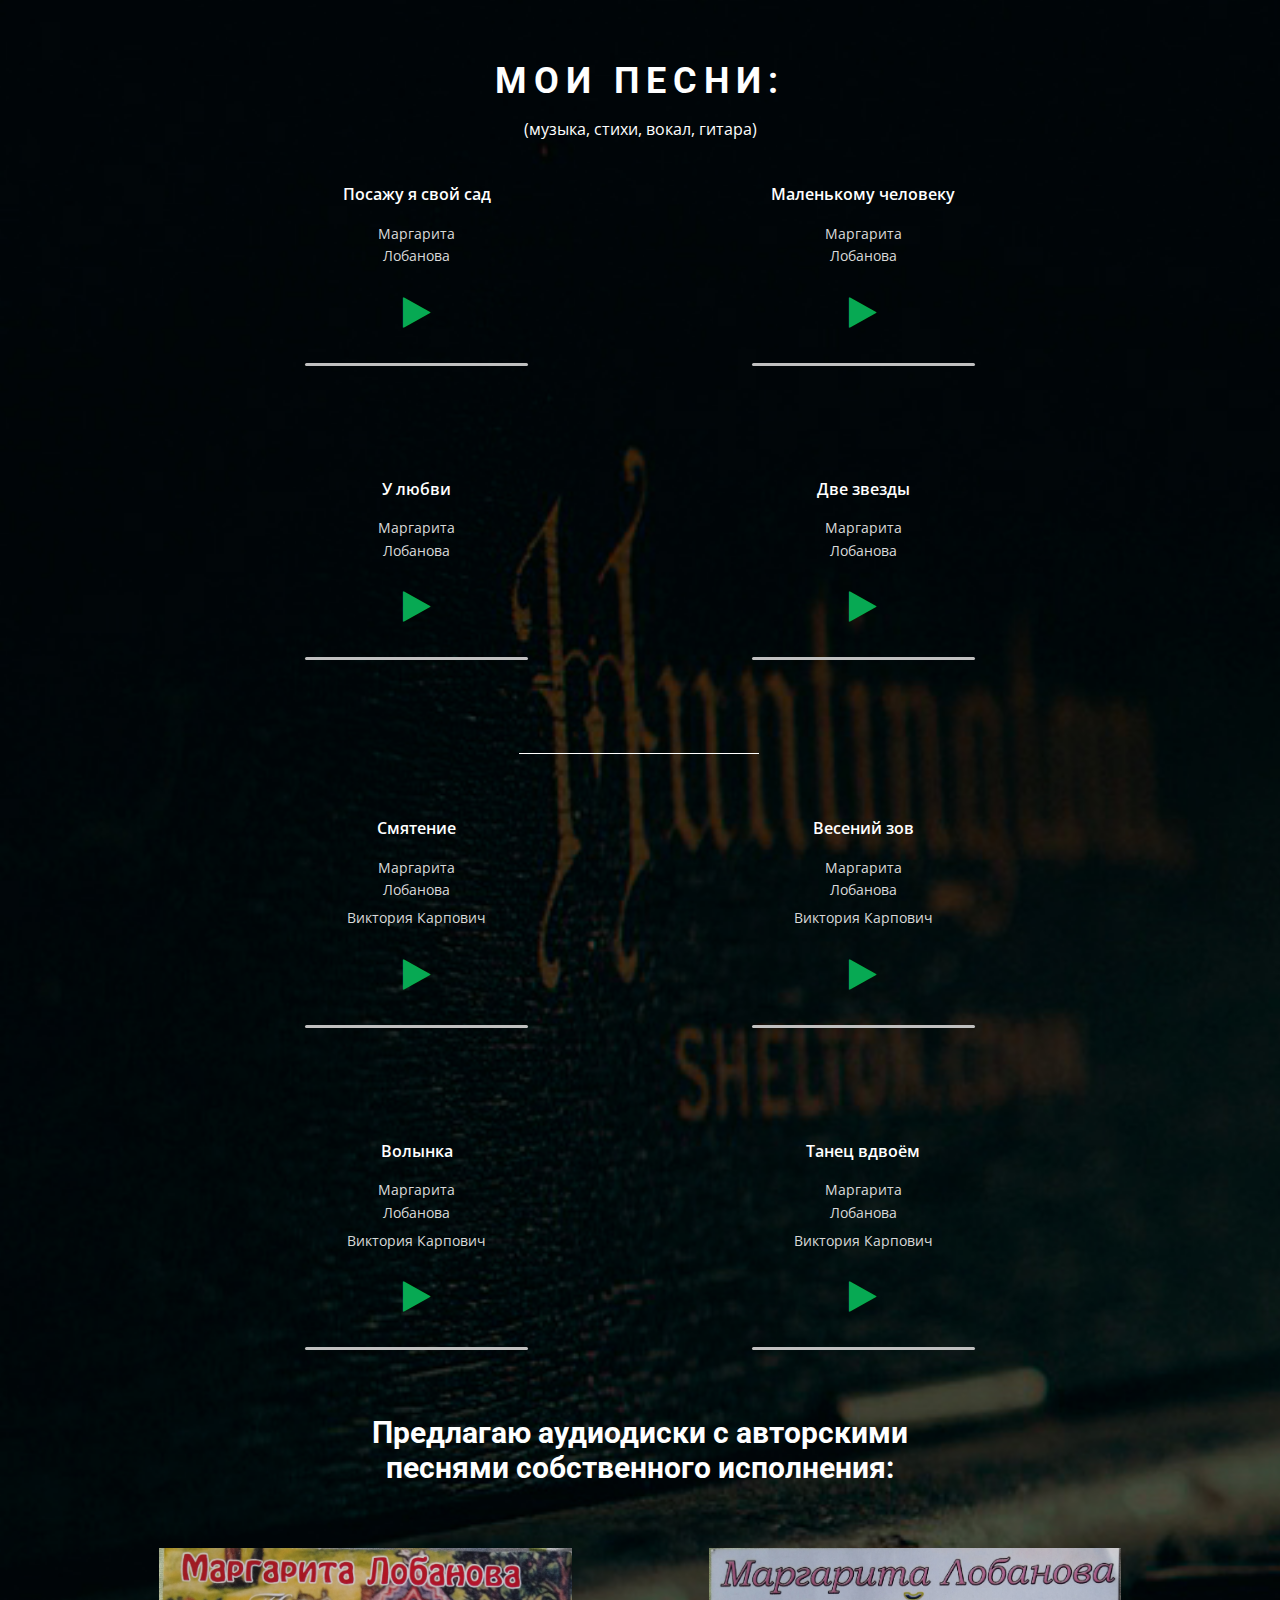
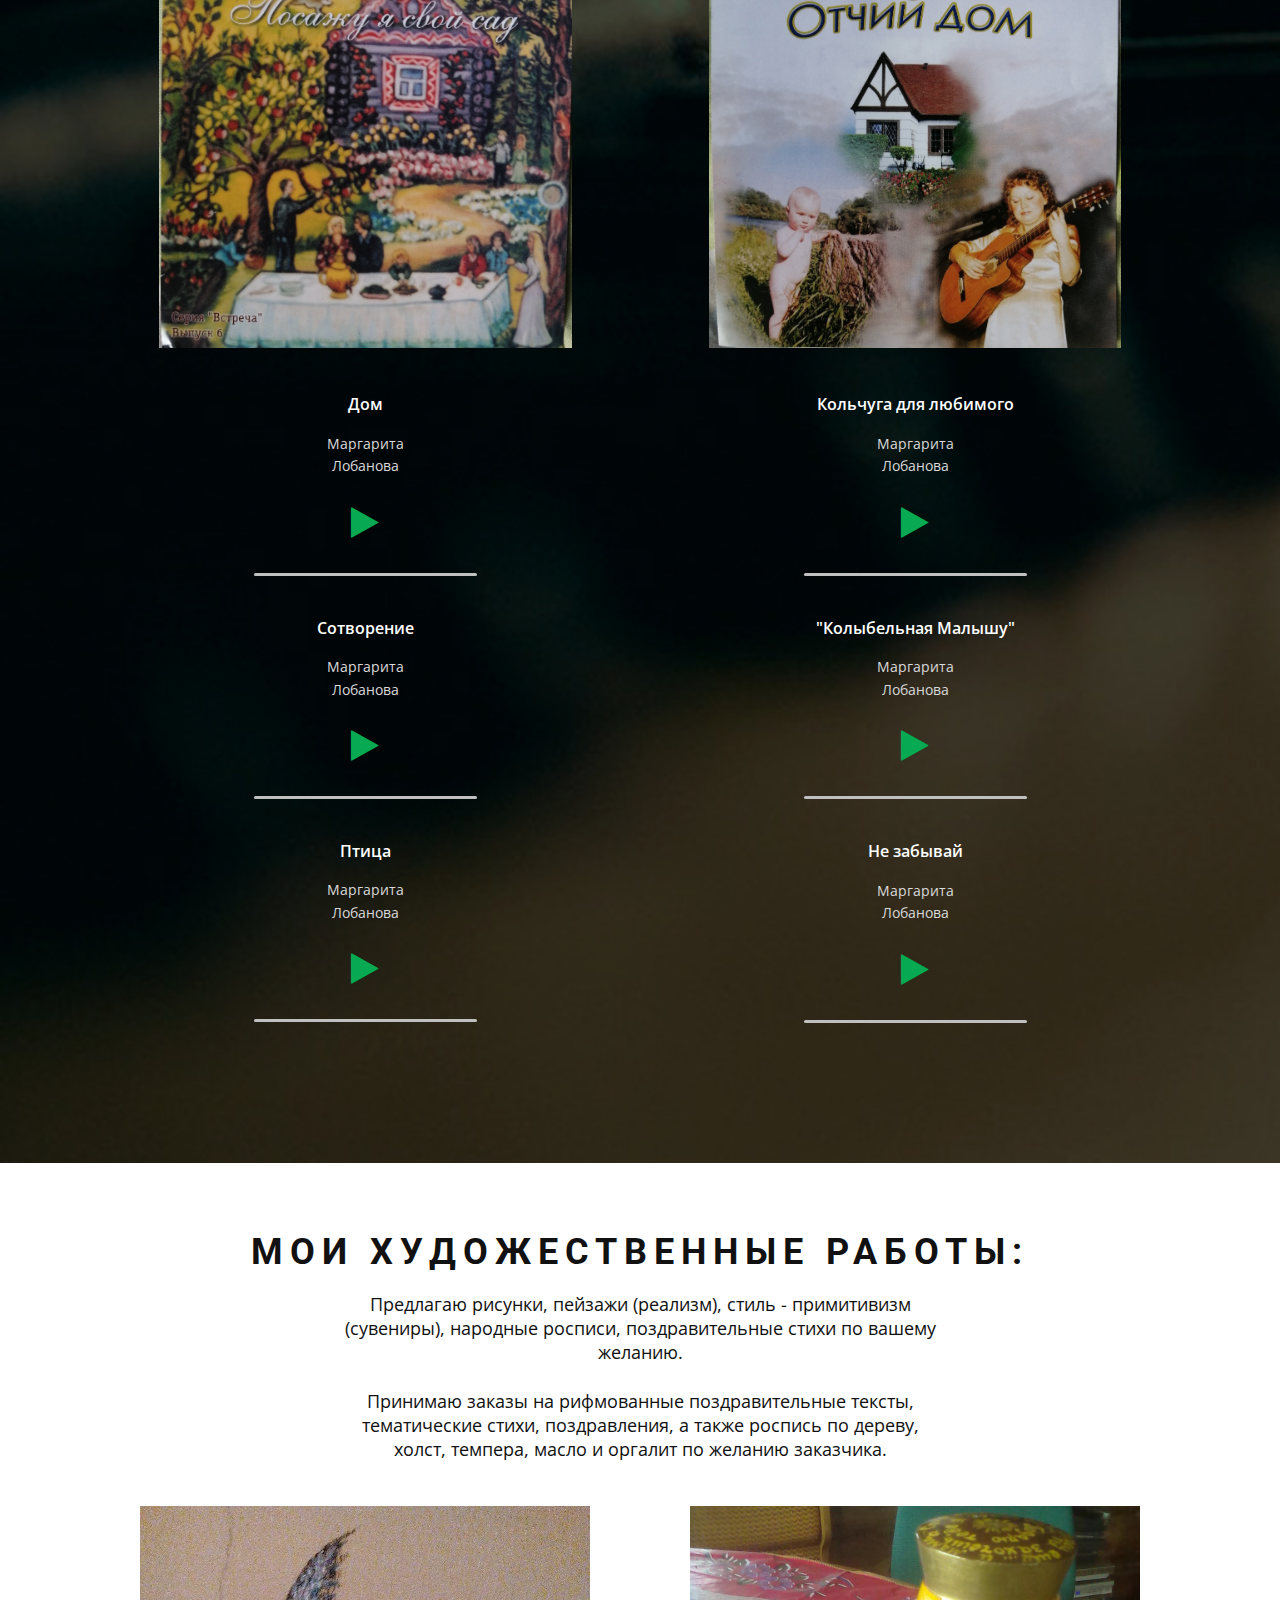
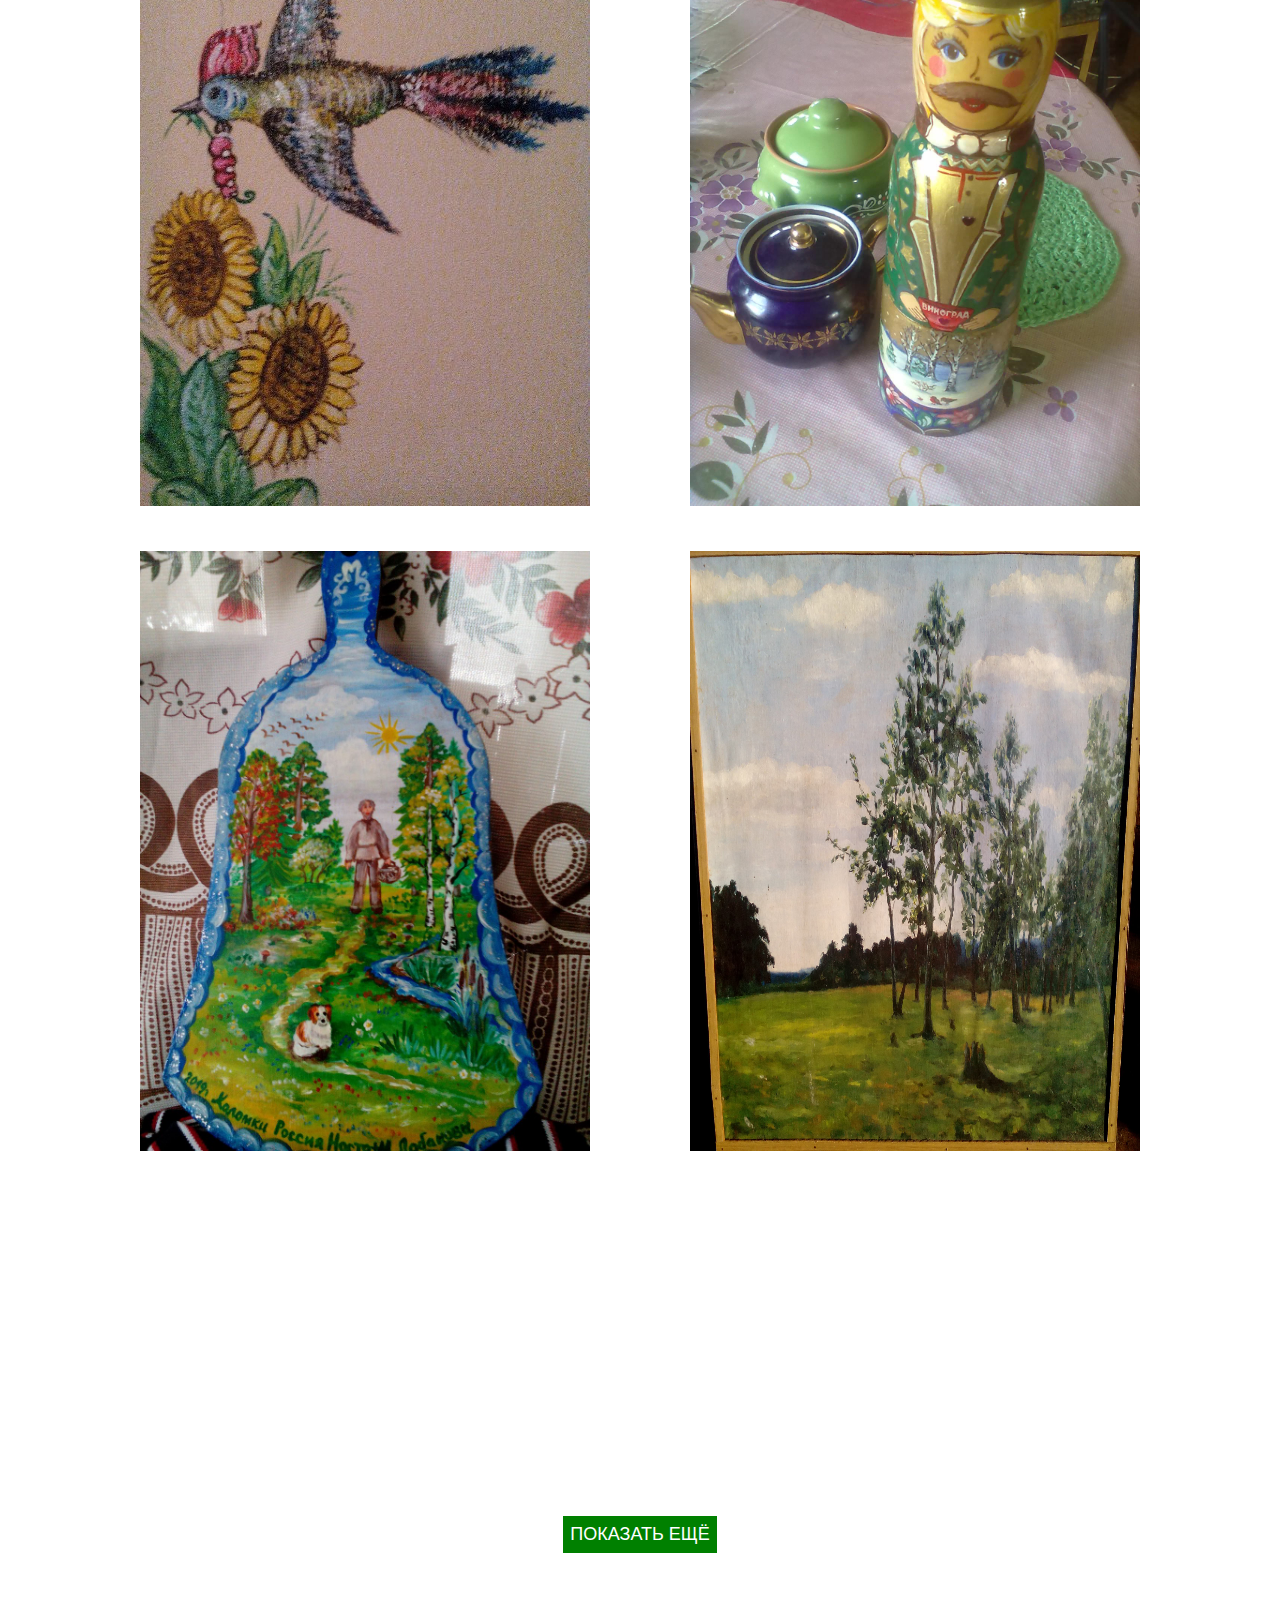
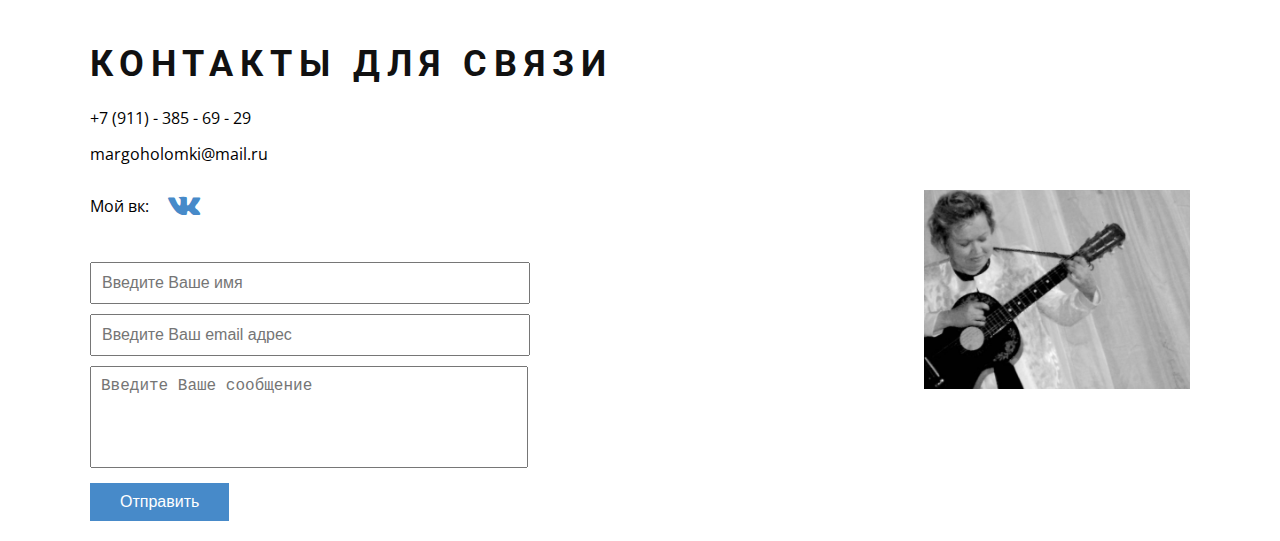
==== commit 595ebb95: "changes" ====
--- a/index.html
+++ b/index.html
@@ -307,7 +307,7 @@
                         <img class="alb-img" src="./CSS/images/hWxSekMgCw8.jpg" alt="Альбом">
 
                         <div class="song-player">
-                            <div class="song-player-title">Кольчюга для любимого</div>
+                            <div class="song-player-title">Кольчуга для любимого</div>
                             <div class="song-player-author">Маргарита Лобанова</div>
                             <audio class="audio" src="./CSS/audio/Маргарита Лобанова — Кольчуга для любимого.mp3"></audio>
                             <div class="player-controls__btn_play">
@@ -374,9 +374,10 @@
 
             <div class="artwork__content-sub-title">
                 <div class="artwork-sub-title">
-                    ​Предлагаю эксклюзивные рисунки по вашему желанию, пейзажи (реализм), 
-                    a также стиль - примитивизм (сувениры), 
-                    народные росписи, поздравительные стихи.
+                    ​Предлагаю рисунки, пейзажи (реализм), 
+                    стиль - примитивизм (сувениры), 
+                    народные росписи, поздравительные стихи по вашему
+                    желанию.
                     <div class="artwork__content-suggestions">
                         <div class="suggestions__content">
                             Принимаю заказы на рифмованные поздравительные 
